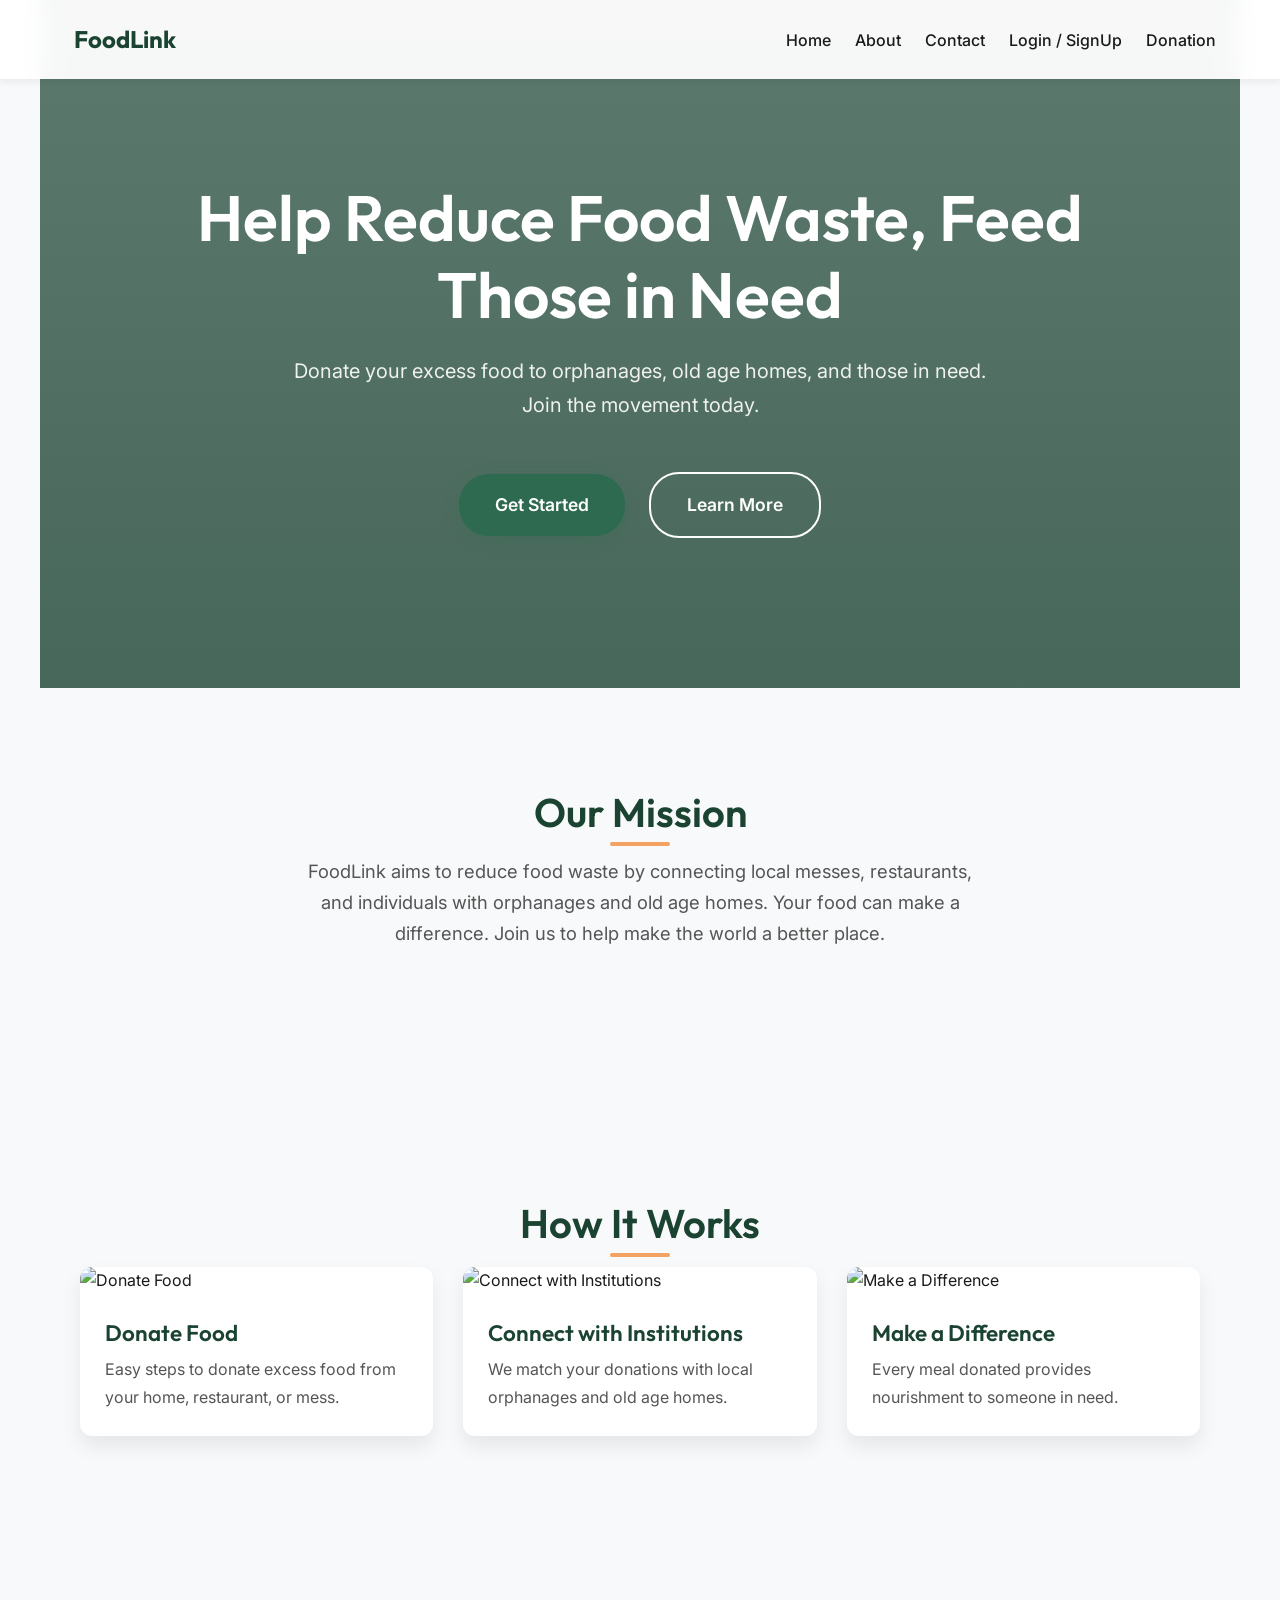
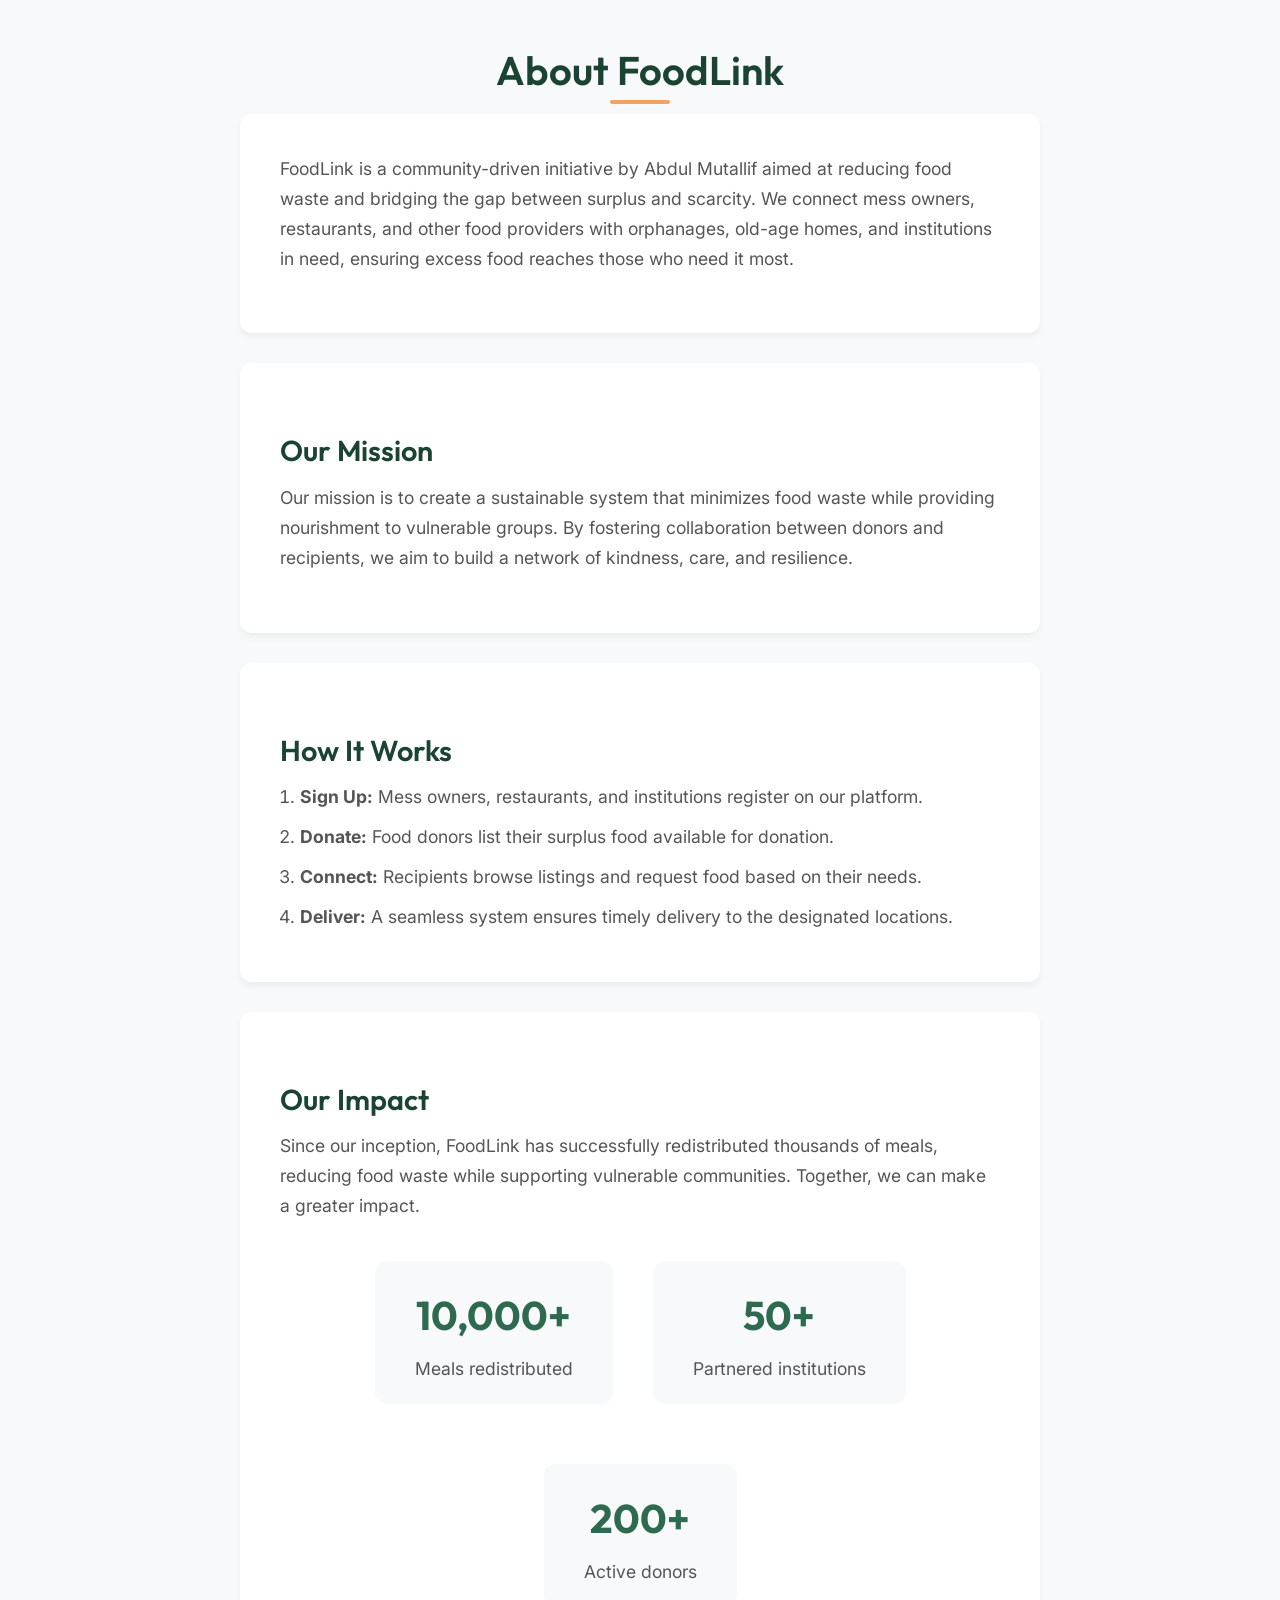
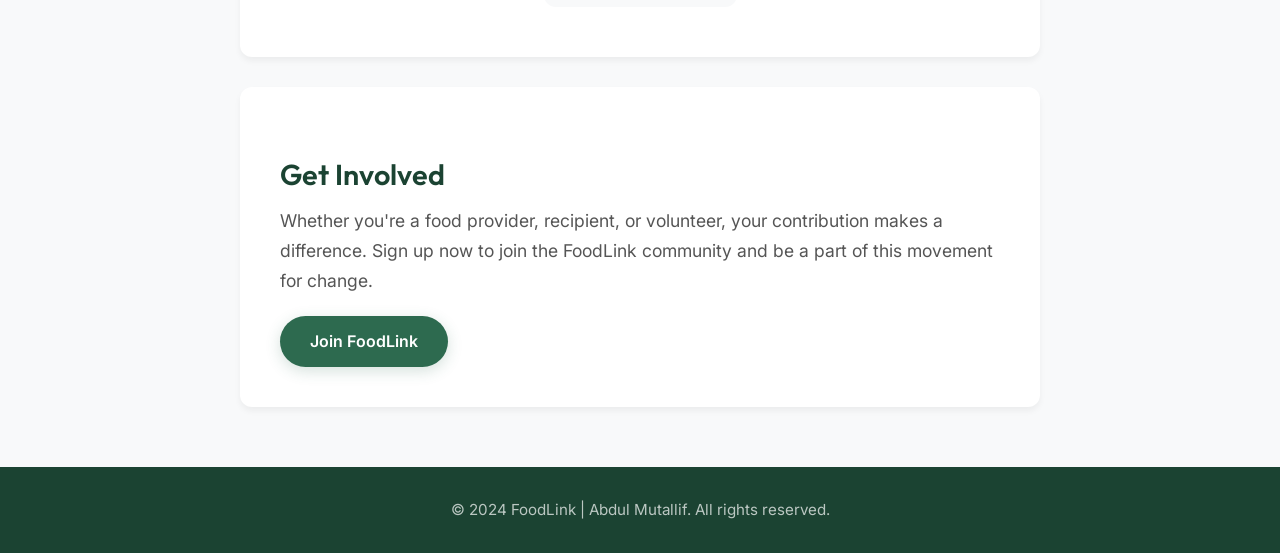
==== index.html @ 44ee360e "feat: complete UI/UX overhaul, combined auth pages, typography and design refinements" ====
<!DOCTYPE html>
<html lang="en">

<head>
    <meta charset="UTF-8">
    <meta name="viewport" content="width=device-width, initial-scale=1.0">
    <title>FoodLink - Donate Excess Food</title>
    <link rel="stylesheet" href="styles.css"> <!-- Ensure this path is correct -->

</head>

<body>
    <header>

        <nav class="navbar">
            <div class="brand">
                <a href="#foodlink" aria-label="FoodLink Home">
                    <i class="fas fa-utensils" aria-hidden="true"></i> FoodLink
                </a>
            </div>
            <ul class="nav-links">
                <li><a href="index.html" class="active-nav">Home</a></li>
                <li><a href="about.html">About</a></li>
                <li><a href="contact.html">Contact</a></li>
                <li><a href="signup.html">Login / SignUp</a></li>
                <li><a href="donation.html">Donation</a></li>
            </ul>
        </nav>
    </header>

    <main>
        <!-- Hero Section -->
        <section class="hero">
            <h1>Help Reduce Food Waste, Feed Those in Need</h1>
            <p>Donate your excess food to orphanages, old age homes, and those in need. Join the movement today.</p>
            <div class="cta-buttons">
                <a href="signup.html">Get Started</a> <!-- Link to sign up page -->
                <a href="about.html">Learn More</a> <!-- Link to about page -->
            </div>
        </section>

        <!-- Mission Section -->
        <section class="section">
            <h2>Our Mission</h2>
            <p>FoodLink aims to reduce food waste by connecting local messes, restaurants, and individuals with
                orphanages and old age homes. Your food can make a difference. Join us to help make the world a better
                place.</p>
        </section>

        <!-- Features Section -->
        <section class="section">
            <h2>How It Works</h2>
            <div class="feature-cards">
                <div class="feature-card">
                    <img src="https://d1vdjc70h9nzd9.cloudfront.net/media/campaign/439000/439199/image/60c76582e0e6d.jpeg"
                        alt="Donate Food" loading="lazy">
                    <h3>Donate Food</h3>
                    <p>Easy steps to donate excess food from your home, restaurant, or mess.</p>
                </div>
                <div class="feature-card">
                    <img src="https://transplantfirst.org/wp-content/uploads/2015/01/group.connection.jpg"
                        alt="Connect with Institutions" loading="lazy">
                    <h3>Connect with Institutions</h3>
                    <p>We match your donations with local orphanages and old age homes.</p>
                </div>
                <div class="feature-card">
                    <img src="https://frozenandchilledfoods.com/wp-content/uploads/2021/05/Olio_26_04_2021.jpg"
                        alt="Make a Difference" loading="lazy">
                    <h3>Make a Difference</h3>
                    <p>Every meal donated provides nourishment to someone in need.</p>
                </div>
            </div>
        </section>
    </main>

    <main>
        <h2>About FoodLink</h2>
        <section class="about-intro">
            <p>FoodLink is a community-driven initiative by Abdul Mutallif aimed at reducing food waste and bridging the
                gap between surplus and scarcity. We connect mess owners, restaurants, and other food providers with
                orphanages, old-age homes, and institutions in need, ensuring excess food reaches those who need it
                most.</p>
        </section>

        <section class="our-mission">
            <h3>Our Mission</h3>
            <p>Our mission is to create a sustainable system that minimizes food waste while providing nourishment to
                vulnerable groups. By fostering collaboration between donors and recipients, we aim to build a network
                of kindness, care, and resilience.</p>
        </section>

        <section class="how-it-works">
            <h3>How It Works</h3>
            <ol>
                <li><strong>Sign Up:</strong> Mess owners, restaurants, and institutions register on our platform.</li>
                <li><strong>Donate:</strong> Food donors list their surplus food available for donation.</li>
                <li><strong>Connect:</strong> Recipients browse listings and request food based on their needs.</li>
                <li><strong>Deliver:</strong> A seamless system ensures timely delivery to the designated locations.
                </li>
            </ol>
        </section>

        <section class="our-impact">
            <h3>Our Impact</h3>
            <p>Since our inception, FoodLink has successfully redistributed thousands of meals, reducing food waste
                while supporting vulnerable communities. Together, we can make a greater impact.</p>
            <ul>
                <li><strong>10,000+</strong> Meals redistributed</li>
                <li><strong>50+</strong> Partnered institutions</li>
                <li><strong>200+</strong> Active donors</li>
            </ul>
        </section>

        <section class="get-involved">
            <h3>Get Involved</h3>
            <p>Whether you're a food provider, recipient, or volunteer, your contribution makes a difference. Sign up
                now to join the FoodLink community and be a part of this movement for change.</p>
            <a href="signup.html" class="cta-button">Join FoodLink</a>
        </section>
    </main>

    <footer>
        <p>&copy; 2024 FoodLink | Abdul Mutallif. All rights reserved.</p>
    </footer>

    <script src="script.js"></script> <!-- Link to the script.js file -->
</body>

</html>
---- styles.css ----
@import url('https://fonts.googleapis.com/css2?family=Outfit:wght@400;500;600;700&family=Inter:wght@400;500;600&display=swap');

:root {
    --primary-color: #2D6A4F;
    --primary-dark: #1B4332;
    --primary-light: #52B788;
    --accent-color: #f4a261;
    --text-main: #1A1A1A;
    --text-muted: #555555;
    --bg-main: #F8F9FA;
    --bg-white: #FFFFFF;
    --border-radius: 12px;
    --shadow-sm: 0 4px 6px rgba(0, 0, 0, 0.05);
    --shadow-md: 0 10px 20px rgba(0, 0, 0, 0.08);
    --shadow-lg: 0 20px 40px rgba(0, 0, 0, 0.12);
    --transition: all 0.3s cubic-bezier(0.25, 0.8, 0.25, 1);
}

/* Reset and base styling */
* {
    box-sizing: border-box;
    margin: 0;
    padding: 0;
}

body {
    font-family: 'Inter', sans-serif;
    background-color: var(--bg-main);
    color: var(--text-main);
    line-height: 1.7;
    /* Increased for better readability */
    overflow-x: hidden;
    scroll-behavior: smooth;
}

h1,
h2,
h3,
h4,
h5,
h6 {
    font-family: 'Outfit', sans-serif;
    font-weight: 600;
    line-height: 1.2;
}

/* Navbar */
header {
    background: transparent;
    padding: 0;
}

.navbar {
    display: flex;
    justify-content: space-between;
    align-items: center;
    background: rgba(255, 255, 255, 0.95);
    backdrop-filter: blur(12px);
    -webkit-backdrop-filter: blur(12px);
    padding: 1.2rem 5%;
    position: fixed;
    top: 0;
    left: 0;
    right: 0;
    z-index: 1000;
    box-shadow: var(--shadow-sm);
    transition: var(--transition);
}

.brand {
    position: relative;
}

.brand a {
    text-decoration: none;
    color: var(--primary-dark) !important;
    font-size: 24px;
    font-weight: 700;
    display: flex;
    align-items: center;
    gap: 10px;
    transition: var(--transition);
    font-family: 'Outfit', sans-serif;
}

.brand a i {
    color: var(--primary-color);
}

.brand a:hover {
    color: var(--primary-color) !important;
    transform: scale(1.02);
}

.nav-links {
    list-style: none;
    display: flex;
    align-items: center;
    margin: 0;
    gap: 1.5rem;
    /* Better spacing than margins */
}

.nav-links li {
    margin: 0;
}

.nav-links a {
    text-decoration: none;
    color: var(--text-main);
    font-size: 1rem;
    font-weight: 500;
    position: relative;
    padding: 8px 0;
    transition: var(--transition);
}

.nav-links a::after {
    content: '';
    position: absolute;
    left: 0;
    bottom: -2px;
    width: 0;
    height: 2px;
    background-color: var(--primary-color);
    transition: var(--transition);
    border-radius: 2px;
}

.nav-links a:hover {
    color: var(--primary-color);
}

.nav-links a:hover::after {
    width: 100%;
}

/* Main Layout */
main {
    padding: 0;
    padding-top: 70px;
}

/* Home Page specific - Hero */
.hero {
    background: linear-gradient(rgba(27, 67, 50, 0.7), rgba(27, 67, 50, 0.8)), url('https://d2eehagpk5cl65.cloudfront.net/img/q60/uploads/2022/04/zumaamericastwentyfive958310-scaled.jpg') center/cover no-repeat fixed;
    color: var(--bg-white);
    text-align: center;
    padding: 180px 20px 140px;
    margin-top: -70px;
    /* Offset the main padding */
}

.hero h1 {
    font-size: 4rem;
    margin: 0 auto;
    max-width: 900px;
    animation: fadeInUp 1s ease-out forwards;
    opacity: 0;
    transform: translateY(30px);
}

.hero p {
    font-size: 1.25rem;
    margin-top: 20px;
    color: rgba(255, 255, 255, 0.9);
    max-width: 700px;
    margin-left: auto;
    margin-right: auto;
    animation: fadeInUp 1s ease-out 0.2s forwards;
    opacity: 0;
    transform: translateY(30px);
}

.cta-buttons {
    margin-top: 40px;
    animation: fadeInUp 1s ease-out 0.4s forwards;
    opacity: 0;
    transform: translateY(30px);
}

.cta-buttons a {
    display: inline-block;
    background-color: var(--primary-color);
    color: var(--bg-white);
    padding: 16px 36px;
    margin: 10px;
    text-decoration: none;
    border-radius: 30px;
    font-size: 1.1rem;
    font-weight: 600;
    transition: var(--transition);
    box-shadow: 0 4px 15px rgba(45, 106, 79, 0.3);
}

.cta-buttons a:last-child {
    background-color: transparent;
    border: 2px solid var(--bg-white);
    box-shadow: none;
}

.cta-buttons a:hover {
    transform: translateY(-3px);
    box-shadow: 0 8px 25px rgba(45, 106, 79, 0.4);
}

.cta-buttons a:last-child:hover {
    background-color: var(--bg-white);
    color: var(--primary-dark);
}

/* Sections */
.section {
    padding: 100px 20px;
    text-align: center;
    max-width: 1200px;
    margin: 0 auto;
}

.section h2,
main>h2 {
    font-size: 2.5rem;
    color: var(--primary-dark);
    margin-bottom: 20px;
    position: relative;
    display: inline-block;
}

.section h2::after,
main>h2::after {
    content: '';
    position: absolute;
    width: 60px;
    height: 4px;
    background-color: var(--accent-color);
    bottom: -10px;
    left: 50%;
    transform: translateX(-50%);
    border-radius: 2px;
}

main>h2 {
    text-align: center;
    display: block;
    margin-top: 40px;
}

main>h2::after {
    left: 50%;
    /* Adjusted for centered block */
}

.section>p {
    font-size: 1.15rem;
    color: var(--text-muted);
    max-width: 700px;
    margin: 0 auto 50px;
}

/* Feature Cards */
.feature-cards {
    display: grid;
    grid-template-columns: repeat(auto-fit, minmax(300px, 1fr));
    gap: 30px;
    padding: 0 20px;
}

.feature-card {
    background-color: var(--bg-white);
    border-radius: var(--border-radius);
    box-shadow: var(--shadow-md);
    padding: 0;
    text-align: left;
    transition: var(--transition);
    overflow: hidden;
    position: relative;
    top: 0;
    opacity: 0;
    transform: translateY(30px);
}

.feature-card.visible {
    animation: fadeInUp 0.8s ease-out forwards;
}

.feature-card:hover {
    transform: translateY(-10px);
    box-shadow: var(--shadow-lg);
}

.feature-card img {
    width: 100%;
    height: 220px;
    object-fit: cover;
    transition: var(--transition);
}

.feature-card:hover img {
    transform: scale(1.05);
}

.feature-card h3 {
    margin: 25px 25px 10px;
    color: var(--primary-dark);
    font-size: 1.4rem;
}

.feature-card p {
    margin: 0 25px 25px;
    color: var(--text-muted);
    font-size: 1rem;
}


/* General pages like About */
.about-page {
    padding-top: 70px;
}

main:not(.about-page):not(.contact-page):not(.donation-page) {
    max-width: 1200px;
    margin: 0 auto;
}

.about-intro,
.our-mission,
.how-it-works,
.our-impact,
.get-involved,
.about-content {
    background: var(--bg-white);
    padding: 40px;
    border-radius: var(--border-radius);
    box-shadow: var(--shadow-sm);
    margin: 0 auto 30px auto;
    max-width: 800px;
    transition: var(--transition);
}

.about-intro:hover,
.our-mission:hover,
.how-it-works:hover,
.our-impact:hover,
.get-involved:hover,
.about-content:hover {
    box-shadow: var(--shadow-md);
    transform: translateY(-2px);
}

.about-intro p,
.our-mission p,
.our-impact p,
.get-involved p,
.about-content p {
    font-size: 1.1rem;
    color: var(--text-muted);
    margin-bottom: 20px;
}

.about-content h3,
.our-mission h3,
.how-it-works h3,
.our-impact h3,
.get-involved h3 {
    color: var(--primary-dark);
    font-size: 1.8rem;
    margin: 30px 0 15px;
}

ol,
ul {
    padding-left: 20px;
    color: var(--text-muted);
}

ol li,
ul li {
    margin: 10px 0;
    font-size: 1.1rem;
}

.our-impact ul {
    list-style: none;
    padding: 0;
    display: flex;
    justify-content: center;
    gap: 40px;
    flex-wrap: wrap;
    margin-top: 30px;
}

.our-impact ul li {
    background: var(--bg-main);
    padding: 20px 40px;
    border-radius: var(--border-radius);
    text-align: center;
    display: flex;
    flex-direction: column;
}

.our-impact ul li strong {
    font-size: 2.5rem;
    color: var(--primary-color);
    font-family: 'Outfit', sans-serif;
    margin-bottom: 5px;
}

.cta-button {
    display: inline-block;
    background-color: var(--primary-color);
    color: var(--bg-white);
    padding: 12px 30px;
    text-decoration: none;
    text-align: center;
    border-radius: 30px;
    font-weight: 600;
    transition: var(--transition);
    box-shadow: 0 4px 15px rgba(45, 106, 79, 0.2);
}

.cta-button:hover {
    background-color: var(--primary-dark);
    transform: translateY(-2px);
    box-shadow: 0 6px 20px rgba(45, 106, 79, 0.3);
    animation: pulse 1.5s infinite;
}

@keyframes pulse {
    0% {
        box-shadow: 0 0 0 0 rgba(45, 106, 79, 0.4);
    }

    70% {
        box-shadow: 0 0 0 10px rgba(45, 106, 79, 0);
    }

    100% {
        box-shadow: 0 0 0 0 rgba(45, 106, 79, 0);
    }
}

/* Contact Page */
.contact-page {
    max-width: 1200px;
    margin: 0 auto;
    padding: 100px 20px;
}

.contact-hero {
    text-align: center;
    margin-bottom: 60px;
}

.contact-hero h2 {
    font-size: 3rem;
    color: var(--primary-dark);
}

.contact-hero p {
    font-size: 1.2rem;
    color: var(--text-muted);
    max-width: 600px;
    margin: 20px auto 0;
}

.contact-details {
    display: flex;
    gap: 40px;
    margin-bottom: 50px;
}

.details {
    flex: 1;
    background: var(--bg-white);
    padding: 40px;
    border-radius: var(--border-radius);
    box-shadow: var(--shadow-sm);
    transition: var(--transition);
}

.details:hover {
    box-shadow: var(--shadow-md);
}

.details h3 {
    color: var(--primary-dark);
    font-size: 1.5rem;
    margin-bottom: 25px;
}

.details p {
    margin-bottom: 15px;
    font-size: 1.1rem;
    color: var(--text-muted);
}

.details p strong {
    color: var(--text-main);
}

.map {
    flex: 1.5;
    border-radius: var(--border-radius);
    overflow: hidden;
    box-shadow: var(--shadow-sm);
    height: 100%;
}

.map iframe {
    width: 100%;
    height: 300px;
    object-fit: cover;
    display: block;
}

.contact-form {
    background: var(--bg-white);
    padding: 50px;
    border-radius: var(--border-radius);
    box-shadow: var(--shadow-sm);
    max-width: 800px;
    margin: 0 auto;
}

.contact-form h3 {
    color: var(--primary-dark);
    font-size: 2rem;
    text-align: center;
    margin-bottom: 30px;
}

form label {
    display: block;
    font-weight: 500;
    margin-bottom: 8px;
    color: var(--text-main);
}

form input,
form textarea,
form select {
    width: 100%;
    padding: 14px 18px;
    margin-bottom: 24px;
    border: 1px solid #E0E0E0;
    border-radius: 8px;
    font-size: 1rem;
    font-family: 'Inter', sans-serif;
    transition: var(--transition);
    background-color: var(--bg-main);
}

form input:focus,
form textarea:focus {
    outline: none;
    border-color: var(--primary-color);
    box-shadow: 0 0 0 3px rgba(45, 106, 79, 0.1);
    background-color: var(--bg-white);
}

form button {
    background-color: var(--primary-color);
    color: white;
    font-weight: 600;
    cursor: pointer;
    border: none;
    padding: 16px;
    font-size: 1.1rem;
    border-radius: 8px;
    transition: var(--transition);
    width: 100%;
}

form button:hover {
    background-color: var(--primary-dark);
    transform: translateY(-2px);
    box-shadow: 0 6px 15px rgba(27, 67, 50, 0.2);
}

/* About Hero Specific */
.about-hero {
    background: linear-gradient(rgba(27, 67, 50, 0.8), rgba(27, 67, 50, 0.9)), url('https://d1vdjc70h9nzd9.cloudfront.net/media/campaign/439000/439199/image/60c76582e0e6d.jpeg') center/cover no-repeat fixed;
    /* Parallax effect */
    color: white;
    text-align: center;
    padding: 120px 20px;
    margin-bottom: 40px;
}

.about-hero h2 {
    font-size: 3.5rem;
    margin-bottom: 10px;
}

.about-hero .slogan {
    font-size: 1.5rem;
    font-weight: 300;
    opacity: 0.9;
}

/* Footer */
footer {
    background-color: var(--primary-dark);
    color: rgba(255, 255, 255, 0.7);
    text-align: center;
    padding: 30px 20px;
    margin-top: 60px;
    font-size: 0.95rem;
}

/* Animations */
@keyframes fadeInUp {
    from {
        opacity: 0;
        transform: translateY(30px);
    }

    to {
        opacity: 1;
        transform: translateY(0);
    }
}

/* Responsive */
@media (max-width: 991px) {
    .contact-details {
        flex-direction: column;
    }

    .hero h1 {
        font-size: 3rem;
    }
}

@media (max-width: 768px) {
    .navbar {
        padding: 1rem 5%;
        flex-direction: column;
        gap: 15px;
    }

    .nav-links {
        flex-wrap: wrap;
        justify-content: center;
        gap: 10px;
    }

    .nav-links li {
        margin: 5px 10px;
    }

    .hero {
        padding: 160px 20px 100px;
    }

    .hero h1 {
        font-size: 2.5rem;
    }

    .section,
    .contact-page {
        padding: 60px 20px;
    }

    .about-intro,
    .our-mission,
    .how-it-works,
    .our-impact,
    .get-involved,
    .about-content {
        padding: 25px;
    }

    .contact-form {
        padding: 30px 20px;
    }

    .our-impact ul li {
        width: 100%;
    }
}
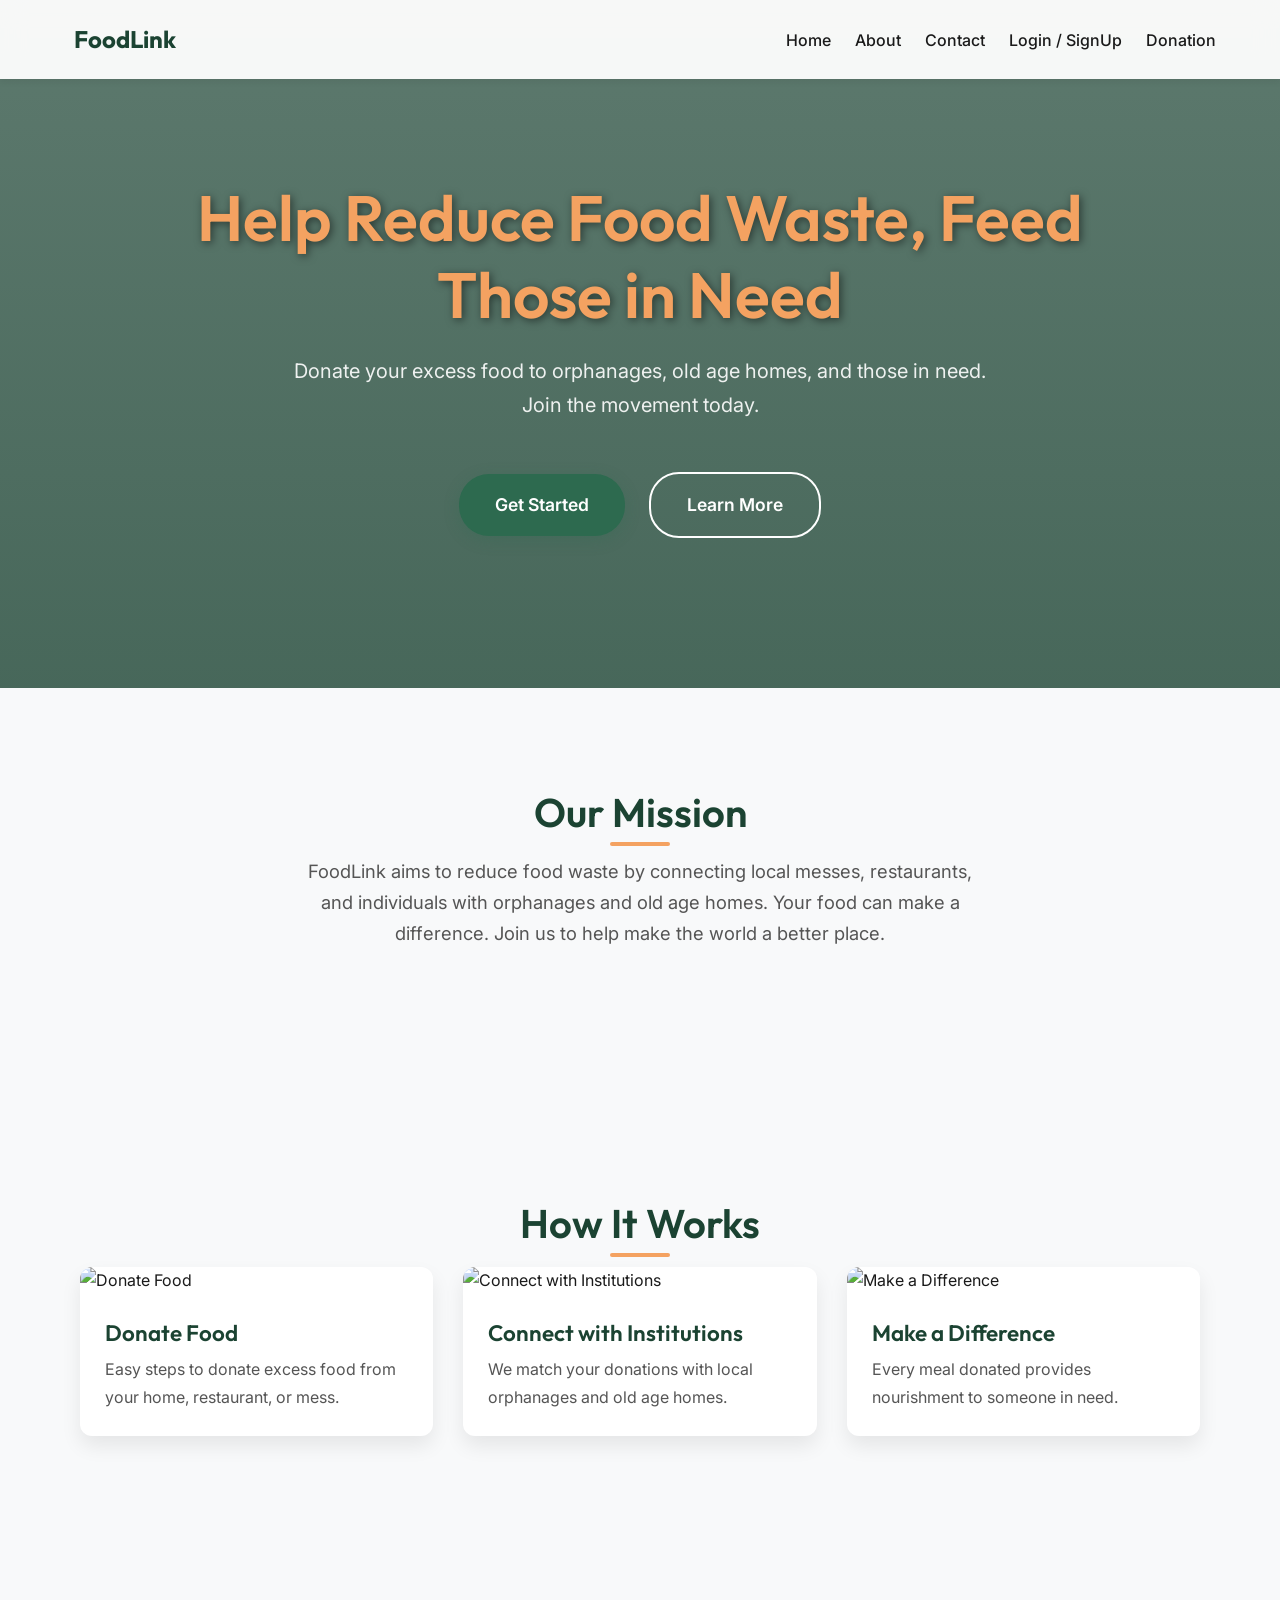
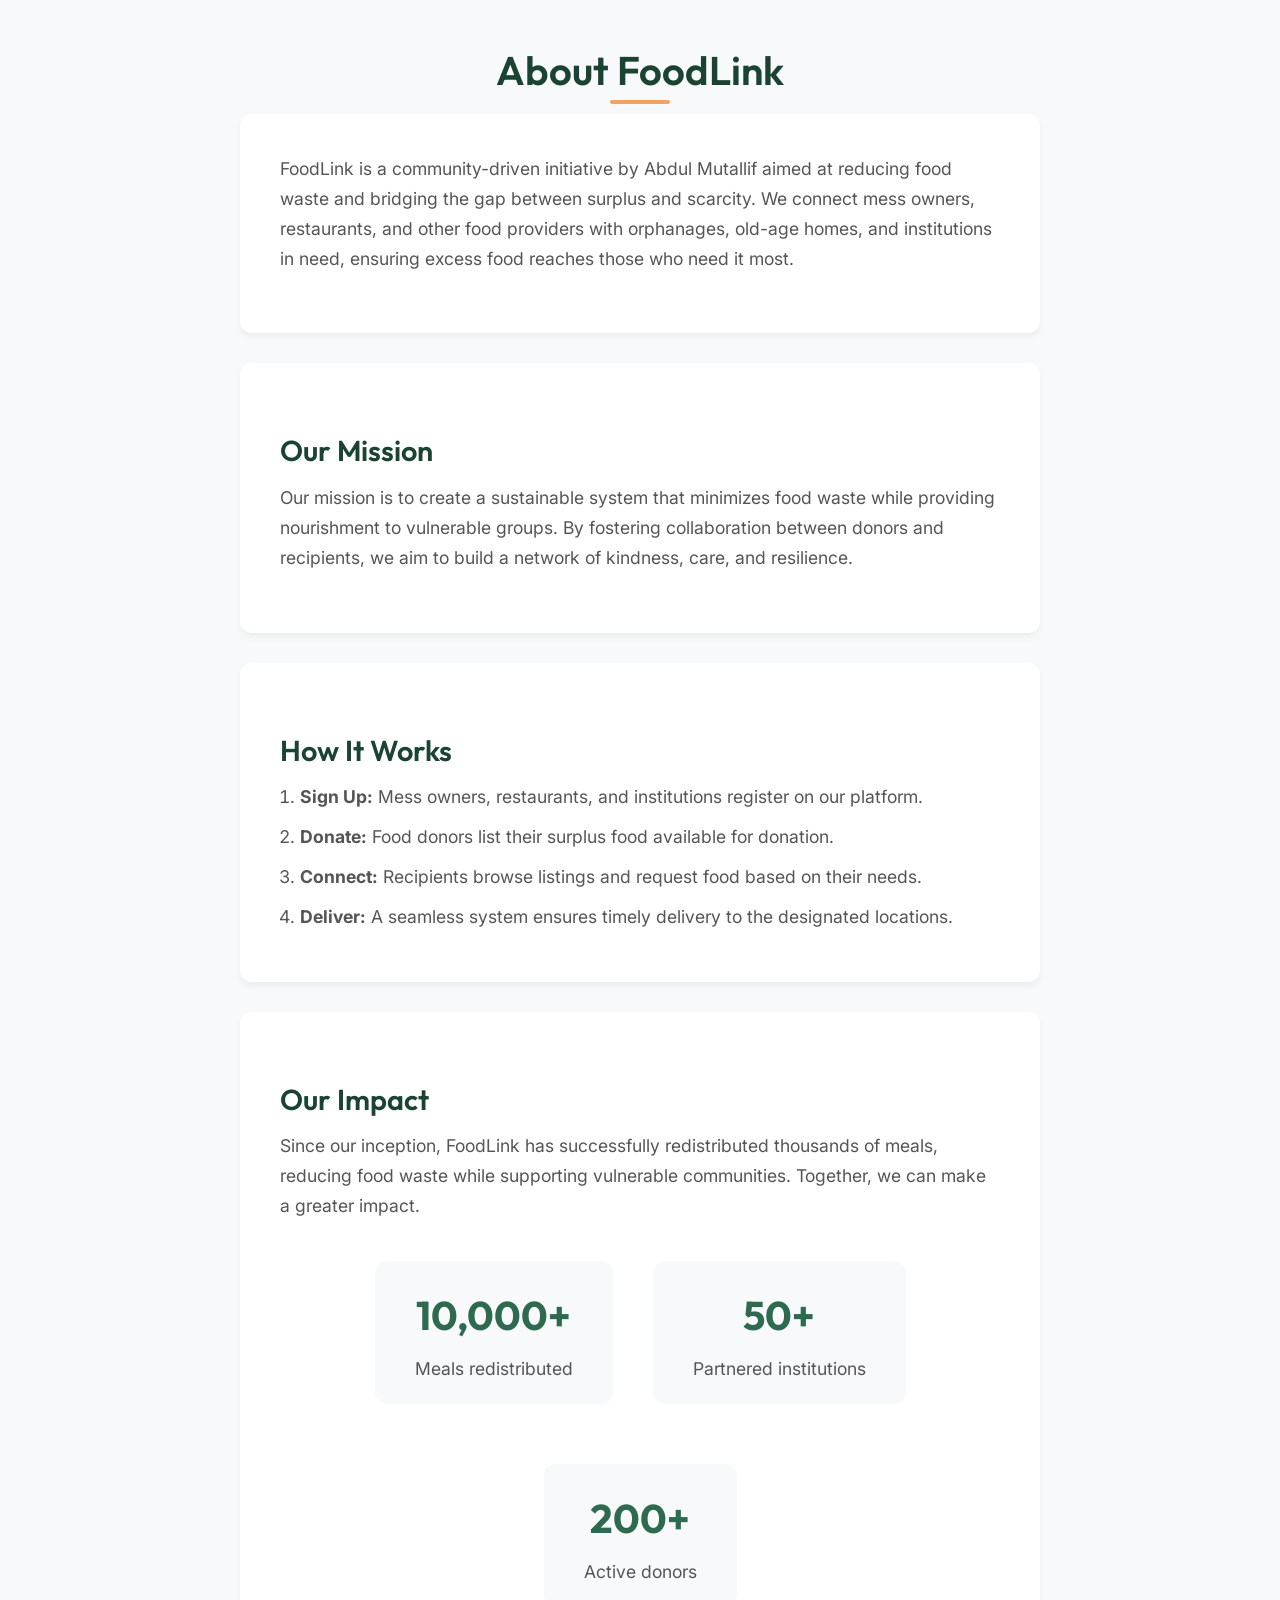
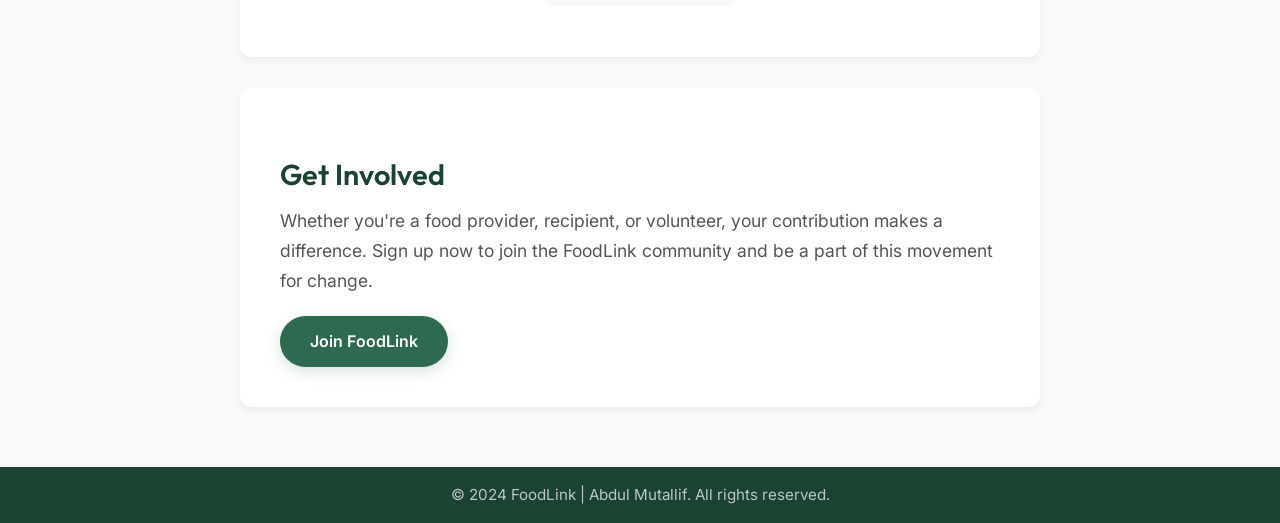
==== commit cdc1f978: "Add responsive hamburger menu to all pages" ====
--- a/index.html
+++ b/index.html
@@ -25,6 +25,11 @@
                 <li><a href="signup.html">Login / SignUp</a></li>
                 <li><a href="donation.html">Donation</a></li>
             </ul>
+            <div class="hamburger">
+                <div class="line1"></div>
+                <div class="line2"></div>
+                <div class="line3"></div>
+            </div>
         </nav>
     </header>
 
--- a/styles.css
+++ b/styles.css
@@ -135,6 +135,35 @@
     width: 100%;
 }
 
+/* Hamburger Menu */
+.hamburger {
+    display: none;
+    cursor: pointer;
+    z-index: 1001;
+    /* Ensure it stays above the side menu */
+}
+
+.hamburger div {
+    width: 25px;
+    height: 3px;
+    background-color: var(--primary-dark);
+    margin: 5px;
+    transition: all 0.3s ease;
+}
+
+/* Toggle Animation */
+.toggle .line1 {
+    transform: rotate(-45deg) translate(-5px, 6px);
+}
+
+.toggle .line2 {
+    opacity: 0;
+}
+
+.toggle .line3 {
+    transform: rotate(45deg) translate(-5px, -6px);
+}
+
 /* Main Layout */
 main {
     padding: 0;
@@ -158,6 +187,8 @@
     animation: fadeInUp 1s ease-out forwards;
     opacity: 0;
     transform: translateY(30px);
+    color: var(--accent-color);
+    text-shadow: 2px 2px 8px rgba(0, 0, 0, 0.5);
 }
 
 .hero p {
@@ -317,10 +348,7 @@
     padding-top: 70px;
 }
 
-main:not(.about-page):not(.contact-page):not(.donation-page) {
-    max-width: 1200px;
-    margin: 0 auto;
-}
+
 
 .about-intro,
 .our-mission,
@@ -590,12 +618,15 @@
 .about-hero h2 {
     font-size: 3.5rem;
     margin-bottom: 10px;
+    color: var(--accent-color);
+    text-shadow: 2px 2px 8px rgba(0, 0, 0, 0.5);
 }
 
 .about-hero .slogan {
     font-size: 1.5rem;
     font-weight: 300;
-    opacity: 0.9;
+    opacity: 0.95;
+    color: var(--bg-white);
 }
 
 /* Footer */
@@ -603,7 +634,7 @@
     background-color: var(--primary-dark);
     color: rgba(255, 255, 255, 0.7);
     text-align: center;
-    padding: 30px 20px;
+    padding: 15px 20px;
     margin-top: 60px;
     font-size: 0.95rem;
 }
@@ -635,18 +666,58 @@
 @media (max-width: 768px) {
     .navbar {
         padding: 1rem 5%;
+        justify-content: space-between;
+    }
+
+    .nav-links {
+        position: fixed;
+        right: 0px;
+        height: 100vh;
+        top: 0;
+        background-color: rgba(255, 255, 255, 0.98);
+        display: flex;
         flex-direction: column;
-        gap: 15px;
-    }
-
-    .nav-links {
-        flex-wrap: wrap;
+        align-items: center;
         justify-content: center;
-        gap: 10px;
+        width: 100%;
+        max-width: 300px;
+        /* Optional: Make the menu take up a specific width on mobile */
+        transform: translateX(100%);
+        transition: transform 0.5s ease-in-out;
+        box-shadow: -5px 0 15px rgba(0, 0, 0, 0.1);
+        z-index: 1000;
+        gap: 2rem;
+    }
+
+    .nav-links.nav-active {
+        transform: translateX(0%);
+    }
+
+    .hamburger {
+        display: block;
+        position: absolute;
+        /* Position it relative to the navbar */
+        right: 5%;
+        top: 1.5rem;
+        /* Adjust based on navbar height */
     }
 
     .nav-links li {
         margin: 5px 10px;
+        opacity: 0;
+        /* Set initial opacity to 0 for fade-in animation (optional) */
+    }
+
+    @keyframes navLinkFade {
+        from {
+            opacity: 0;
+            transform: translateX(50px);
+        }
+
+        to {
+            opacity: 1;
+            transform: translateX(0px);
+        }
     }
 
     .hero {
@@ -659,7 +730,7 @@
 
     .section,
     .contact-page {
-        padding: 60px 20px;
+        padding: 100px 20px;
     }
 
     .about-intro,
